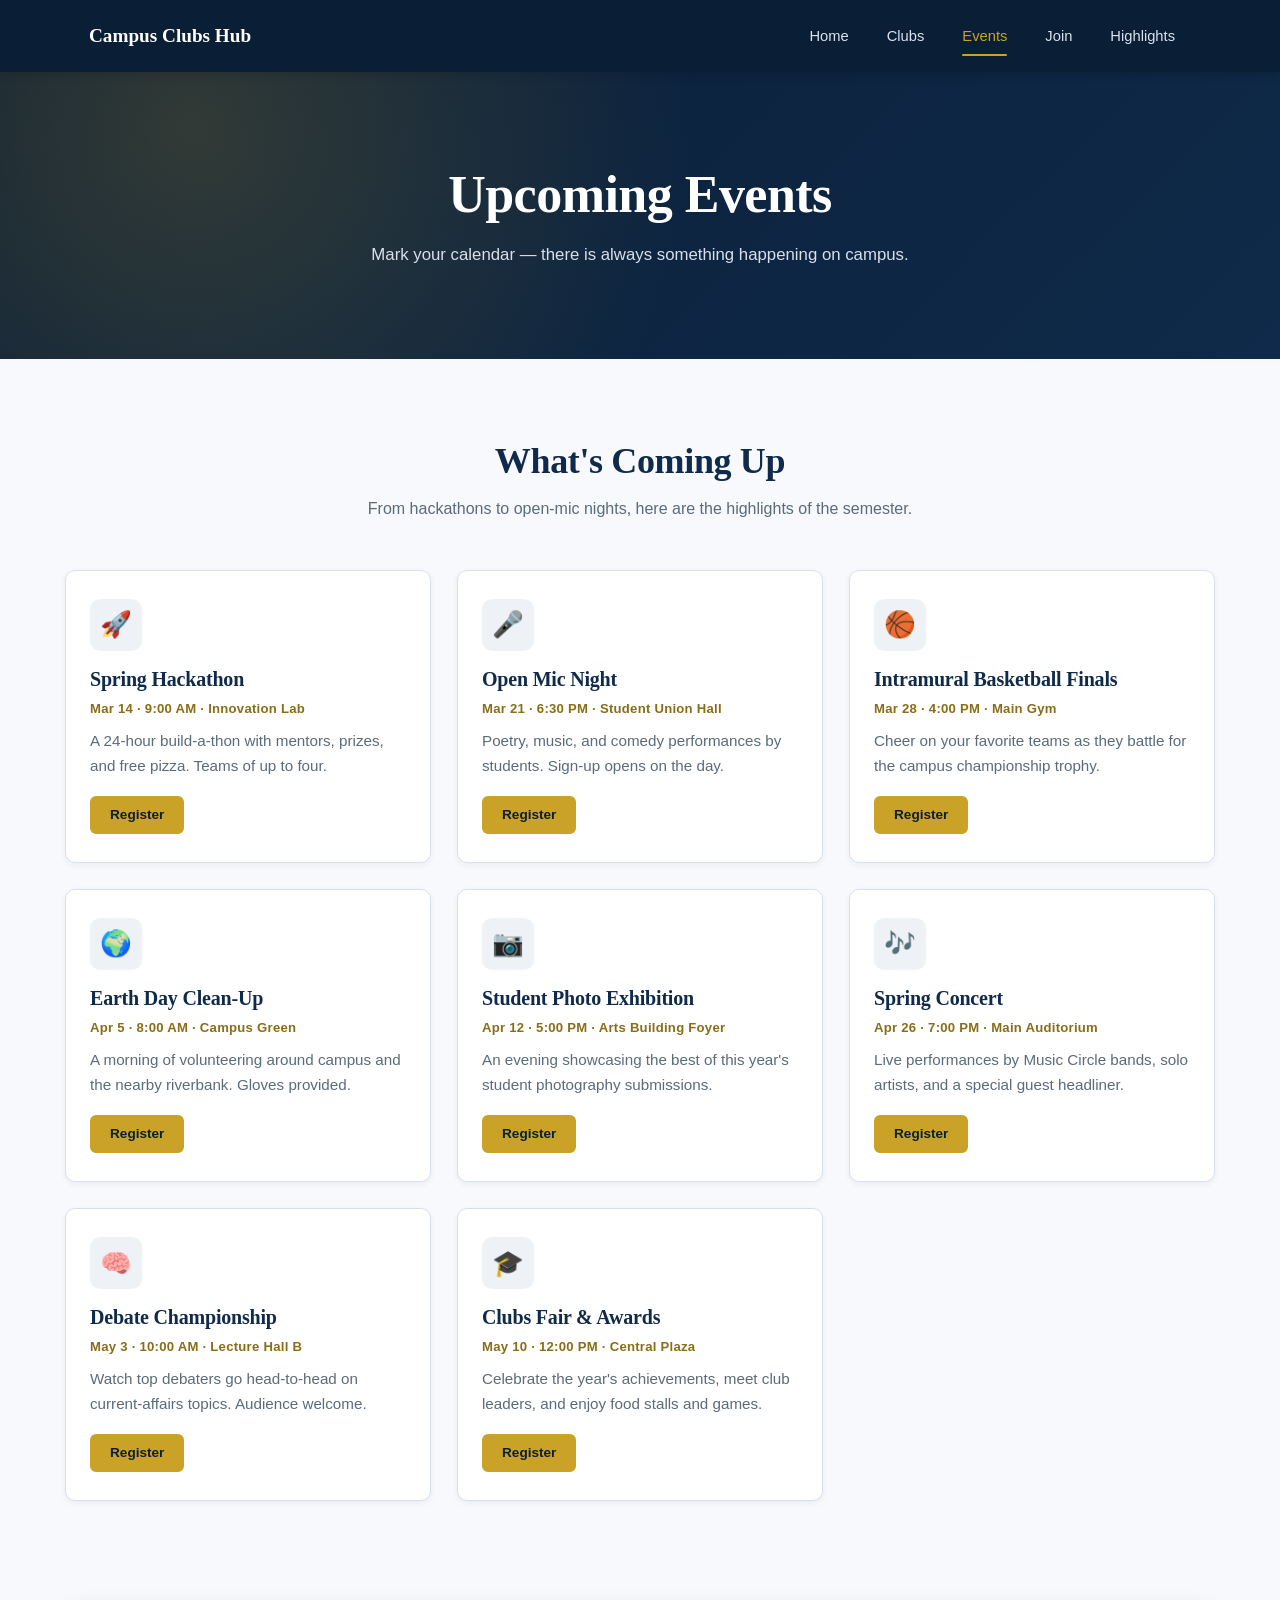
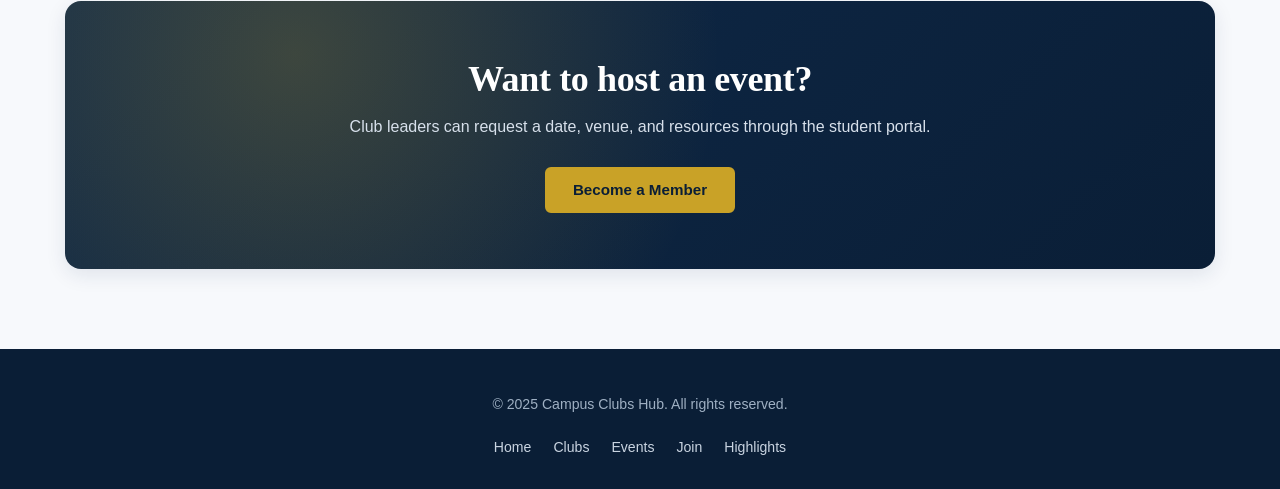
==== src/events.html @ f4cb4225 "feat(events): implement upcoming events page" ====
<!DOCTYPE html>
<html lang="en">
<head>
  <meta charset="UTF-8">
  <meta name="viewport" content="width=device-width, initial-scale=1.0">
  <title>Events — Campus Clubs Hub</title>
  <link rel="stylesheet" href="../styles/style.css">
</head>
<body>
  <header class="site-header">
    <nav class="navbar">
      <a href="index.html" class="logo">Campus Clubs Hub</a>
      <input type="checkbox" id="nav-toggle" class="nav-toggle">
      <label for="nav-toggle" class="nav-toggle-label" aria-label="Toggle navigation">
        <span></span>
      </label>
      <ul class="nav-links">
        <li><a href="index.html">Home</a></li>
        <li><a href="clubs.html">Clubs</a></li>
        <li><a href="events.html" class="active">Events</a></li>
        <li><a href="join.html">Join</a></li>
        <li><a href="highlights.html">Highlights</a></li>
      </ul>
    </nav>
  </header>

  <main>
    <section class="page-hero">
      <h1>Upcoming Events</h1>
      <p>Mark your calendar — there is always something happening on campus.</p>
    </section>

    <section class="section">
      <div class="section-heading">
        <h2>What's Coming Up</h2>
        <p>From hackathons to open-mic nights, here are the highlights of the semester.</p>
      </div>

      <div class="card-grid">
        <article class="card">
          <div class="card-icon">🚀</div>
          <h3>Spring Hackathon</h3>
          <p class="card-meta">Mar 14 · 9:00 AM · Innovation Lab</p>
          <p>A 24-hour build-a-thon with mentors, prizes, and free pizza. Teams of up to four.</p>
          <a href="join.html" class="btn btn-small">Register</a>
        </article>

        <article class="card">
          <div class="card-icon">🎤</div>
          <h3>Open Mic Night</h3>
          <p class="card-meta">Mar 21 · 6:30 PM · Student Union Hall</p>
          <p>Poetry, music, and comedy performances by students. Sign-up opens on the day.</p>
          <a href="join.html" class="btn btn-small">Register</a>
        </article>

        <article class="card">
          <div class="card-icon">🏀</div>
          <h3>Intramural Basketball Finals</h3>
          <p class="card-meta">Mar 28 · 4:00 PM · Main Gym</p>
          <p>Cheer on your favorite teams as they battle for the campus championship trophy.</p>
          <a href="join.html" class="btn btn-small">Register</a>
        </article>

        <article class="card">
          <div class="card-icon">🌍</div>
          <h3>Earth Day Clean-Up</h3>
          <p class="card-meta">Apr 5 · 8:00 AM · Campus Green</p>
          <p>A morning of volunteering around campus and the nearby riverbank. Gloves provided.</p>
          <a href="join.html" class="btn btn-small">Register</a>
        </article>

        <article class="card">
          <div class="card-icon">📷</div>
          <h3>Student Photo Exhibition</h3>
          <p class="card-meta">Apr 12 · 5:00 PM · Arts Building Foyer</p>
          <p>An evening showcasing the best of this year's student photography submissions.</p>
          <a href="join.html" class="btn btn-small">Register</a>
        </article>

        <article class="card">
          <div class="card-icon">🎶</div>
          <h3>Spring Concert</h3>
          <p class="card-meta">Apr 26 · 7:00 PM · Main Auditorium</p>
          <p>Live performances by Music Circle bands, solo artists, and a special guest headliner.</p>
          <a href="join.html" class="btn btn-small">Register</a>
        </article>

        <article class="card">
          <div class="card-icon">🧠</div>
          <h3>Debate Championship</h3>
          <p class="card-meta">May 3 · 10:00 AM · Lecture Hall B</p>
          <p>Watch top debaters go head-to-head on current-affairs topics. Audience welcome.</p>
          <a href="join.html" class="btn btn-small">Register</a>
        </article>

        <article class="card">
          <div class="card-icon">🎓</div>
          <h3>Clubs Fair &amp; Awards</h3>
          <p class="card-meta">May 10 · 12:00 PM · Central Plaza</p>
          <p>Celebrate the year's achievements, meet club leaders, and enjoy food stalls and games.</p>
          <a href="join.html" class="btn btn-small">Register</a>
        </article>
      </div>
    </section>

    <section class="cta-section">
      <h2>Want to host an event?</h2>
      <p>Club leaders can request a date, venue, and resources through the student portal.</p>
      <a href="join.html" class="btn">Become a Member</a>
    </section>
  </main>

  <footer class="site-footer">
    <div class="footer-content">
      <p>&copy; 2025 Campus Clubs Hub. All rights reserved.</p>
      <ul class="footer-links">
        <li><a href="index.html">Home</a></li>
        <li><a href="clubs.html">Clubs</a></li>
        <li><a href="events.html">Events</a></li>
        <li><a href="join.html">Join</a></li>
        <li><a href="highlights.html">Highlights</a></li>
      </ul>
    </div>
  </footer>
</body>
</html>
---- styles/style.css ----
*,
*::before,
*::after {
  box-sizing: border-box;
  margin: 0;
  padding: 0;
}

html {
  scroll-behavior: smooth;
}

img,
picture,
svg {
  display: block;
  max-width: 100%;
}

button,
input,
select,
textarea {
  font: inherit;
  color: inherit;
}

a {
  color: inherit;
  text-decoration: none;
}

ul,
ol {
  list-style: none;
}

:root {
  --navy: #0f2a4a;
  --navy-dark: #0a1e36;
  --navy-light: #1c3d63;
  --gold: #c9a227;
  --gold-soft: #e7d9a3;
  --white: #ffffff;
  --bg: #f7f9fc;
  --bg-alt: #eef2f7;
  --card: #ffffff;
  --text: #1c2b3a;
  --text-muted: #5a6b7b;
  --border: #d8e0ea;

  --radius-sm: 6px;
  --radius: 10px;
  --radius-lg: 16px;

  --shadow-sm: 0 2px 6px rgba(15, 42, 74, 0.06);
  --shadow: 0 6px 20px rgba(15, 42, 74, 0.1);
  --shadow-lg: 0 14px 40px rgba(15, 42, 74, 0.15);

  --transition: 220ms ease;

  --font-heading: Georgia, "Times New Roman", "Playfair Display", serif;
  --font-body: -apple-system, BlinkMacSystemFont, "Segoe UI", Roboto, Oxygen,
    Ubuntu, Cantarell, "Helvetica Neue", Arial, sans-serif;

  --max-width: 1150px;
  --header-h: 72px;
}

body {
  font-family: var(--font-body);
  font-size: 16px;
  line-height: 1.65;
  color: var(--text);
  background: var(--bg);
  -webkit-font-smoothing: antialiased;
}

h1,
h2,
h3,
h4 {
  font-family: var(--font-heading);
  line-height: 1.25;
  color: var(--navy);
  letter-spacing: -0.01em;
}

h1 {
  font-size: clamp(2rem, 4vw + 1rem, 3.25rem);
}

h2 {
  font-size: clamp(1.5rem, 2.4vw + 1rem, 2.25rem);
}

h3 {
  font-size: 1.25rem;
}

h4 {
  font-size: 1.05rem;
}

p {
  color: var(--text);
}

.section {
  padding: 80px 24px;
}

.section-alt {
  background: var(--bg-alt);
}

.section > * {
  width: 100%;
  max-width: var(--max-width);
  margin-left: auto;
  margin-right: auto;
}

.section-heading {
  text-align: center;
  max-width: 720px;
  margin-bottom: 48px;
}

.section-heading h2 {
  margin-bottom: 12px;
}

.section-heading p {
  color: var(--text-muted);
}

.section-actions {
  margin-top: 36px;
  text-align: center;
}

.site-header {
  position: sticky;
  top: 0;
  z-index: 100;
  background: var(--navy-dark);
  color: var(--white);
  box-shadow: 0 2px 10px rgba(0, 0, 0, 0.15);
}

.navbar {
  position: relative;
  display: flex;
  align-items: center;
  justify-content: space-between;
  gap: 24px;
  width: 100%;
  max-width: var(--max-width);
  height: var(--header-h);
  margin: 0 auto;
  padding: 0 24px;
}

.logo {
  font-family: var(--font-heading);
  font-size: 1.2rem;
  font-weight: 700;
  color: var(--white);
  white-space: nowrap;
}

.nav-toggle {
  position: absolute;
  width: 1px;
  height: 1px;
  opacity: 0;
  pointer-events: none;
}

.nav-toggle-label {
  display: none;
  align-items: center;
  justify-content: center;
  flex-shrink: 0;
  width: 42px;
  height: 42px;
  border-radius: var(--radius-sm);
  background: rgba(255, 255, 255, 0.06);
  cursor: pointer;
}

.nav-toggle-label span {
  position: relative;
  display: block;
  width: 22px;
  height: 2px;
  border-radius: 2px;
  background: var(--white);
  transition: background var(--transition);
}

.nav-toggle-label span::before,
.nav-toggle-label span::after {
  content: "";
  position: absolute;
  left: 0;
  width: 22px;
  height: 2px;
  border-radius: 2px;
  background: var(--white);
  transition: transform var(--transition);
}

.nav-toggle-label span::before {
  top: -7px;
}

.nav-toggle-label span::after {
  top: 7px;
}

.nav-toggle:checked + .nav-toggle-label span {
  background: transparent;
}

.nav-toggle:checked + .nav-toggle-label span::before {
  transform: translateY(7px) rotate(45deg);
}

.nav-toggle:checked + .nav-toggle-label span::after {
  transform: translateY(-7px) rotate(-45deg);
}

.nav-links {
  display: flex;
  align-items: center;
  gap: 6px;
}

.nav-links a {
  display: inline-block;
  padding: 10px 16px;
  font-size: 0.92rem;
  font-weight: 500;
  color: #d9e2ee;
  border-radius: var(--radius-sm);
  transition: background var(--transition), color var(--transition);
}

.nav-links a:hover,
.nav-links a:focus-visible {
  background: rgba(255, 255, 255, 0.08);
  color: var(--white);
}

.nav-links a.active {
  position: relative;
  color: var(--gold);
}

.nav-links a.active::after {
  content: "";
  position: absolute;
  left: 16px;
  right: 16px;
  bottom: 2px;
  height: 2px;
  border-radius: 2px;
  background: var(--gold);
}

.hero {
  position: relative;
  overflow: hidden;
  color: var(--white);
  background: radial-gradient(
      circle at 12% 20%,
      rgba(201, 162, 39, 0.22),
      transparent 42%
    ),
    radial-gradient(
      circle at 88% 80%,
      rgba(28, 61, 99, 0.55),
      transparent 45%
    ),
    linear-gradient(135deg, var(--navy-dark) 0%, var(--navy) 55%, var(--navy-light) 100%);
}

.hero-content {
  position: relative;
  z-index: 2;
  width: 100%;
  max-width: var(--max-width);
  margin: 0 auto;
  padding: 110px 24px 120px;
}

.hero-eyebrow {
  display: inline-block;
  margin-bottom: 14px;
  font-size: 0.8rem;
  font-weight: 700;
  letter-spacing: 0.16em;
  text-transform: uppercase;
  color: var(--gold);
}

.hero h1 {
  max-width: 820px;
  margin-bottom: 20px;
  color: var(--white);
}

.hero p {
  max-width: 640px;
  margin-bottom: 32px;
  font-size: 1.1rem;
  color: #d7e0eb;
}

.hero-actions {
  display: flex;
  flex-wrap: wrap;
  gap: 14px;
}

.page-hero {
  padding: 90px 24px;
  text-align: center;
  color: var(--white);
  background: radial-gradient(
      circle at 15% 20%,
      rgba(201, 162, 39, 0.2),
      transparent 45%
    ),
    linear-gradient(135deg, var(--navy-dark) 0%, var(--navy) 100%);
}

.page-hero h1 {
  max-width: 820px;
  margin: 0 auto 14px;
  color: var(--white);
}

.page-hero p {
  max-width: 680px;
  margin: 0 auto;
  font-size: 1.05rem;
  color: #d7e0eb;
}

.btn {
  display: inline-flex;
  align-items: center;
  justify-content: center;
  gap: 8px;
  padding: 12px 26px;
  font-size: 0.95rem;
  font-weight: 600;
  line-height: 1.2;
  text-align: center;
  color: var(--navy-dark);
  background: var(--gold);
  border: 2px solid var(--gold);
  border-radius: var(--radius-sm);
  cursor: pointer;
  transition: transform var(--transition), background var(--transition),
    color var(--transition), box-shadow var(--transition),
    border-color var(--transition);
}

.btn:hover {
  background: #d8b23a;
  border-color: #d8b23a;
  transform: translateY(-2px);
  box-shadow: var(--shadow-sm);
}

.btn:active {
  transform: translateY(0);
}

.btn:focus-visible {
  outline: 3px solid rgba(201, 162, 39, 0.45);
  outline-offset: 2px;
}

.btn-secondary {
  color: var(--navy);
  background: transparent;
  border-color: var(--navy);
}

.btn-secondary:hover {
  color: var(--white);
  background: var(--navy);
  border-color: var(--navy);
}

.hero .btn-secondary,
.page-hero .btn-secondary,
.cta-section .btn-secondary {
  color: var(--white);
  border-color: rgba(255, 255, 255, 0.75);
}

.hero .btn-secondary:hover,
.page-hero .btn-secondary:hover,
.cta-section .btn-secondary:hover {
  color: var(--navy);
  background: var(--white);
  border-color: var(--white);
}

.btn-small {
  padding: 9px 18px;
  font-size: 0.85rem;
}

.card-grid {
  display: grid;
  grid-template-columns: repeat(auto-fill, minmax(280px, 1fr));
  gap: 26px;
}

.card {
  display: flex;
  flex-direction: column;
  padding: 28px 24px;
  background: var(--card);
  border: 1px solid var(--border);
  border-radius: var(--radius);
  box-shadow: var(--shadow-sm);
  transition: transform var(--transition), box-shadow var(--transition),
    border-color var(--transition);
}

.card:hover {
  transform: translateY(-4px);
  border-color: var(--gold-soft);
  box-shadow: var(--shadow);
}

.card-icon {
  display: inline-flex;
  align-items: center;
  justify-content: center;
  width: 52px;
  height: 52px;
  margin-bottom: 16px;
  font-size: 1.6rem;
  line-height: 1;
  background: var(--bg-alt);
  border-radius: var(--radius);
}

.card h3 {
  margin-bottom: 6px;
}

.card p {
  margin-bottom: 18px;
  font-size: 0.95rem;
  color: var(--text-muted);
}

.card .card-meta {
  margin-bottom: 8px;
  font-size: 0.82rem;
  font-weight: 600;
  letter-spacing: 0.02em;
  color: #8a6d16;
}

.card > p:last-child {
  margin-bottom: 0;
}

.card .btn {
  align-self: flex-start;
  margin-top: auto;
}

.stats-grid {
  display: grid;
  grid-template-columns: repeat(auto-fit, minmax(190px, 1fr));
  gap: 20px;
}

.stat {
  padding: 26px 20px;
  text-align: center;
  background: var(--card);
  border: 1px solid var(--border);
  border-radius: var(--radius);
  box-shadow: var(--shadow-sm);
}

.stat-number {
  display: block;
  font-family: var(--font-heading);
  font-size: 2.2rem;
  font-weight: 700;
  line-height: 1.1;
  color: var(--navy);
}

.stat-label {
  display: block;
  margin-top: 6px;
  font-size: 0.82rem;
  font-weight: 600;
  letter-spacing: 0.08em;
  text-transform: uppercase;
  color: var(--text-muted);
}

.cta-section {
  width: calc(100% - 48px);
  max-width: var(--max-width);
  margin: 20px auto 80px;
  padding: 56px 24px;
  text-align: center;
  color: var(--white);
  background: radial-gradient(
      circle at 20% 20%,
      rgba(201, 162, 39, 0.25),
      transparent 45%
    ),
    linear-gradient(135deg, var(--navy) 0%, var(--navy-dark) 100%);
  border-radius: var(--radius-lg);
  box-shadow: var(--shadow);
}

.cta-section h2 {
  margin-bottom: 12px;
  color: var(--white);
}

.cta-section p {
  max-width: 620px;
  margin: 0 auto 26px;
  color: #d7e0eb;
}

.form {
  width: 100%;
  max-width: 720px;
  margin: 0 auto;
  padding: 36px;
  background: var(--card);
  border: 1px solid var(--border);
  border-radius: var(--radius-lg);
  box-shadow: var(--shadow);
}

.form-group {
  display: flex;
  flex-direction: column;
  gap: 6px;
  margin-bottom: 18px;
}

.form-group label {
  font-size: 0.9rem;
  font-weight: 600;
  color: var(--navy);
}

.form-group input,
.form-group select,
.form-group textarea {
  width: 100%;
  padding: 12px 14px;
  font-size: 0.95rem;
  color: var(--text);
  background: var(--white);
  border: 1px solid var(--border);
  border-radius: var(--radius-sm);
  transition: border-color var(--transition), box-shadow var(--transition);
}

.form-group input:focus,
.form-group select:focus,
.form-group textarea:focus {
  outline: none;
  border-color: var(--navy);
  box-shadow: 0 0 0 3px rgba(15, 42, 74, 0.12);
}

.form-group textarea {
  min-height: 120px;
  resize: vertical;
}

.required-mark {
  color: #b3261e;
}

.checkbox-group label {
  display: flex;
  align-items: flex-start;
  gap: 10px;
  font-size: 0.92rem;
  font-weight: 400;
  color: var(--text);
  cursor: pointer;
}

.checkbox-group input {
  width: auto;
  margin-top: 4px;
  accent-color: var(--navy);
}

.form-actions {
  display: flex;
  flex-wrap: wrap;
  gap: 12px;
  margin-top: 10px;
}

.site-footer {
  margin-top: 40px;
  color: #c9d4e1;
  background: var(--navy-dark);
}

.footer-content {
  display: flex;
  flex-direction: column;
  align-items: center;
  gap: 18px;
  width: 100%;
  max-width: var(--max-width);
  margin: 0 auto;
  padding: 44px 24px 28px;
  text-align: center;
}

.footer-content p {
  font-size: 0.88rem;
  color: #9fb0c3;
}

.footer-links {
  display: flex;
  flex-wrap: wrap;
  justify-content: center;
  gap: 8px 22px;
}

.footer-links a {
  font-size: 0.88rem;
  color: #c9d4e1;
  transition: color var(--transition);
}

.footer-links a:hover {
  color: var(--gold);
}

@media (max-width: 900px) {
  :root {
    --header-h: 64px;
  }

  .navbar {
    padding: 0 20px;
  }

  .nav-toggle-label {
    display: inline-flex;
  }

  .nav-links {
    position: absolute;
    top: var(--header-h);
    left: 0;
    right: 0;
    flex-direction: column;
    align-items: stretch;
    gap: 4px;
    padding: 14px 20px 20px;
    background: var(--navy-dark);
    border-top: 1px solid rgba(255, 255, 255, 0.08);
    box-shadow: 0 8px 20px rgba(0, 0, 0, 0.25);
    opacity: 0;
    transform: translateY(-12px);
    pointer-events: none;
    transition: transform var(--transition), opacity var(--transition);
  }

  .nav-toggle:checked ~ .nav-links {
    opacity: 1;
    transform: translateY(0);
    pointer-events: auto;
  }

  .nav-links a {
    padding: 12px 14px;
  }

  .nav-links a.active {
    background: rgba(201, 162, 39, 0.15);
  }

  .nav-links a.active::after {
    display: none;
  }

  .hero-content {
    padding: 80px 24px 90px;
  }

  .hero-actions {
    flex-direction: column;
    align-items: stretch;
  }

  .hero-actions .btn {
    width: 100%;
  }

  .section {
    padding: 60px 24px;
  }

  .page-hero {
    padding: 70px 24px;
  }

  .form {
    padding: 28px 22px;
  }
}

@media (max-width: 600px) {
  .navbar {
    padding: 0 18px;
  }

  .section {
    padding: 48px 18px;
  }

  .hero-content {
    padding: 64px 18px 72px;
  }

  .page-hero {
    padding: 56px 18px;
  }

  .card-grid {
    grid-template-columns: 1fr;
  }

  .stats-grid {
    grid-template-columns: 1fr;
  }

  .cta-section {
    width: calc(100% - 36px);
    margin-bottom: 60px;
    padding: 44px 20px;
  }

  .form {
    padding: 24px 18px;
  }

  .form-actions {
    flex-direction: column;
  }

  .form-actions .btn {
    width: 100%;
  }

  .footer-content {
    padding: 36px 18px 22px;
  }
}
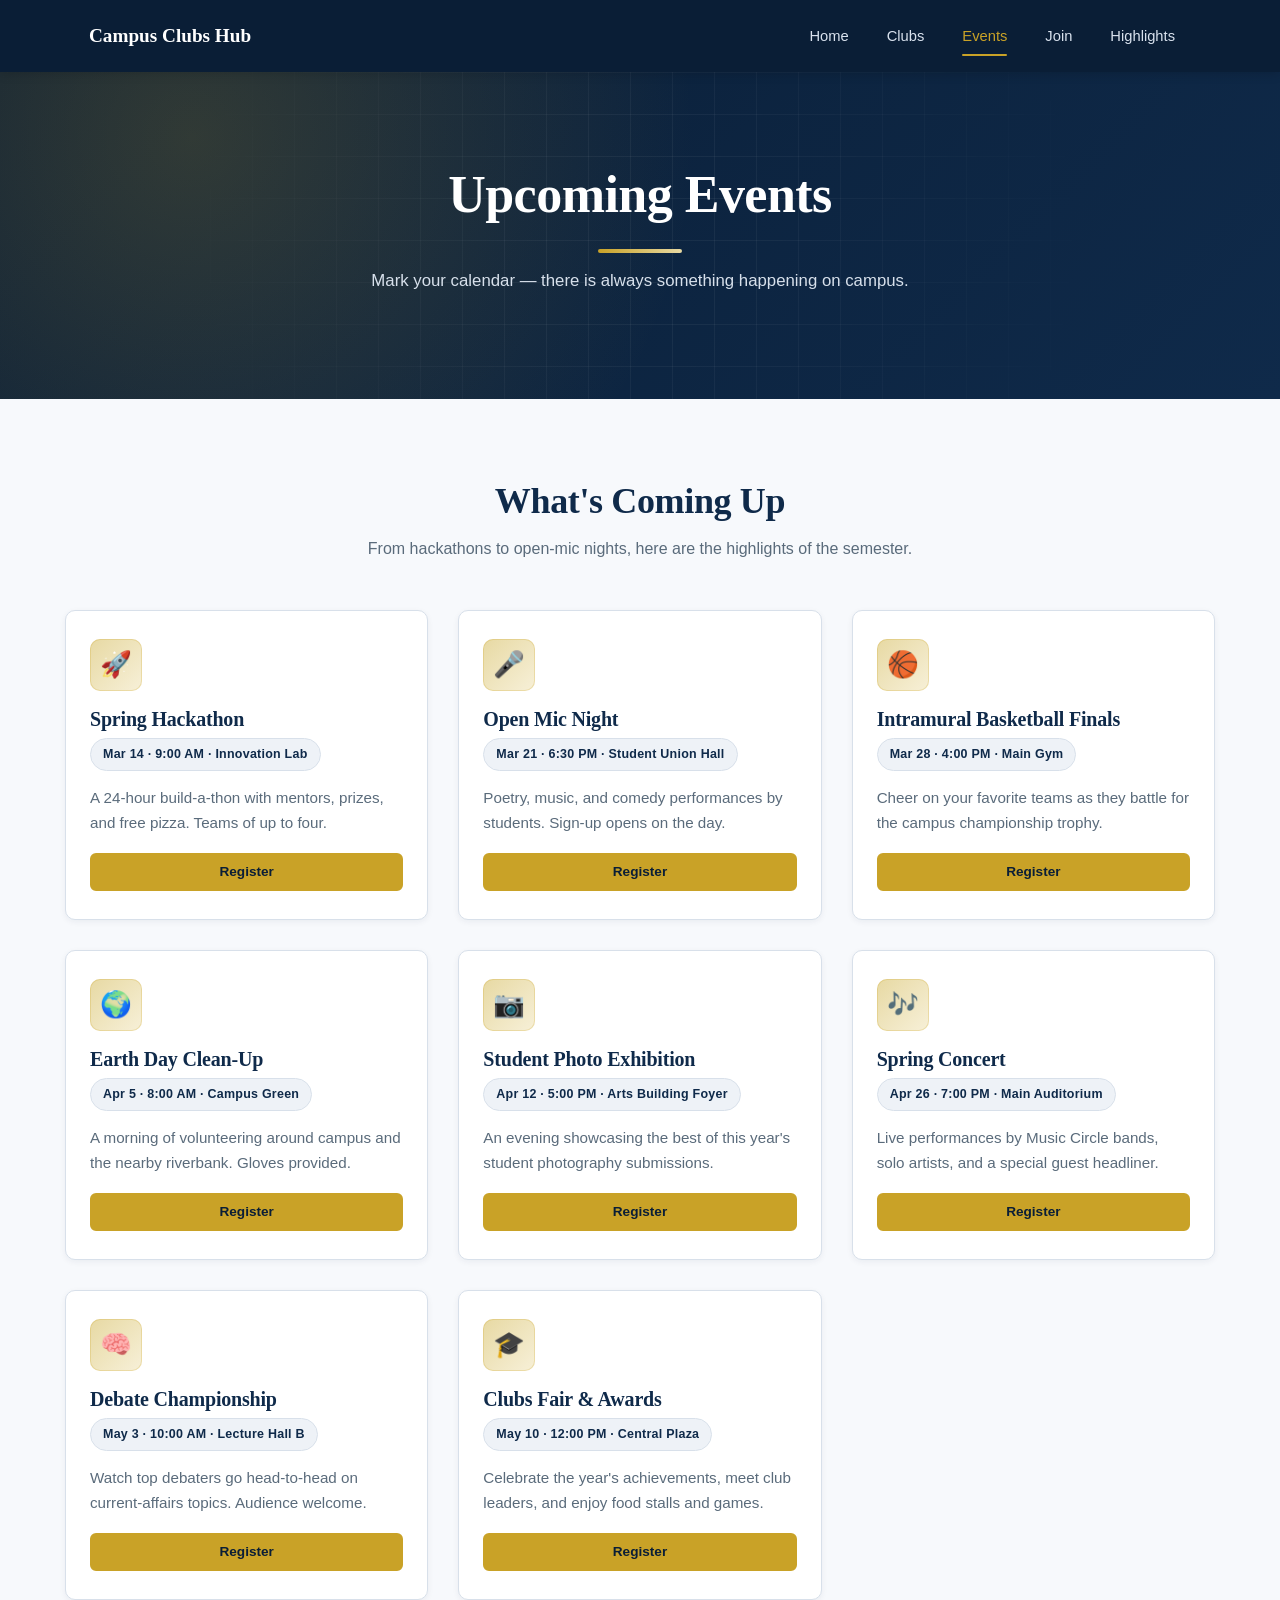
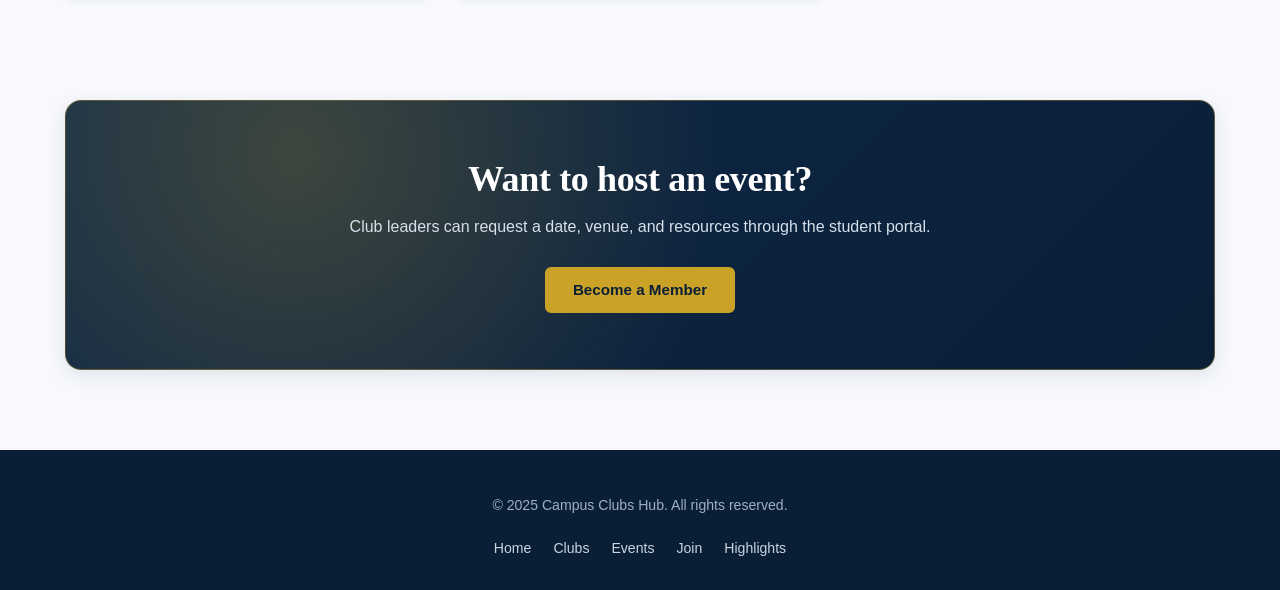
==== commit 2bbab517: "style(events): add custom events page styles and responsive media query" ====
--- a/src/events.html
+++ b/src/events.html
@@ -6,7 +6,7 @@
   <title>Events — Campus Clubs Hub</title>
   <link rel="stylesheet" href="../styles/style.css">
 </head>
-<body>
+<body class="events-page">
   <header class="site-header">
     <nav class="navbar">
       <a href="index.html" class="logo">Campus Clubs Hub</a>
--- a/styles/style.css
+++ b/styles/style.css
@@ -783,3 +783,139 @@
     padding: 36px 18px 22px;
   }
 }
+
+.events-page .page-hero {
+  position: relative;
+  overflow: hidden;
+  padding-bottom: 104px;
+}
+
+.events-page .page-hero::before {
+  content: "";
+  position: absolute;
+  inset: 0;
+  background-image: linear-gradient(
+      rgba(255, 255, 255, 0.05) 1px,
+      transparent 1px
+    ),
+    linear-gradient(90deg, rgba(255, 255, 255, 0.05) 1px, transparent 1px);
+  background-size: 42px 42px;
+  -webkit-mask-image: radial-gradient(circle at center, #000 15%, transparent 72%);
+  mask-image: radial-gradient(circle at center, #000 15%, transparent 72%);
+  pointer-events: none;
+}
+
+.events-page .page-hero h1,
+.events-page .page-hero p {
+  position: relative;
+  z-index: 1;
+}
+
+.events-page .page-hero h1::after {
+  content: "";
+  display: block;
+  width: 84px;
+  height: 4px;
+  margin: 22px auto 0;
+  border-radius: 2px;
+  background: linear-gradient(90deg, var(--gold), var(--gold-soft));
+}
+
+.events-page .card-grid {
+  gap: 30px;
+}
+
+.events-page .card {
+  position: relative;
+  overflow: hidden;
+}
+
+.events-page .card::after {
+  content: "";
+  position: absolute;
+  top: 0;
+  left: 0;
+  right: 0;
+  height: 4px;
+  background: linear-gradient(90deg, var(--gold), var(--gold-soft));
+  transform: scaleX(0);
+  transform-origin: left;
+  transition: transform var(--transition);
+}
+
+.events-page .card:hover::after,
+.events-page .card:focus-within::after {
+  transform: scaleX(1);
+}
+
+.events-page .card:focus-within {
+  border-color: var(--gold-soft);
+  box-shadow: var(--shadow);
+}
+
+.events-page .card-icon {
+  background: linear-gradient(135deg, var(--gold-soft), #f7f0d8);
+  box-shadow: inset 0 0 0 1px rgba(201, 162, 39, 0.25);
+}
+
+.events-page .card-meta {
+  display: inline-block;
+  align-self: flex-start;
+  margin-bottom: 14px;
+  padding: 5px 12px;
+  font-size: 0.78rem;
+  color: var(--navy);
+  background: var(--bg-alt);
+  border: 1px solid var(--border);
+  border-radius: 999px;
+}
+
+.events-page .card .btn {
+  align-self: stretch;
+  margin-top: auto;
+}
+
+.events-page .cta-section {
+  border: 1px solid rgba(201, 162, 39, 0.35);
+}
+
+@media (max-width: 900px) {
+  .events-page .page-hero {
+    padding-bottom: 84px;
+  }
+
+  .events-page .card-grid {
+    gap: 22px;
+  }
+}
+
+@media (max-width: 600px) {
+  .events-page .page-hero {
+    padding-bottom: 64px;
+  }
+
+  .events-page .page-hero h1::after {
+    width: 64px;
+    margin-top: 16px;
+  }
+
+  .events-page .card {
+    padding: 24px 20px;
+  }
+
+  .events-page .card-icon {
+    width: 46px;
+    height: 46px;
+    font-size: 1.4rem;
+  }
+
+  .events-page .card-meta {
+    font-size: 0.74rem;
+  }
+}
+
+@media (prefers-reduced-motion: reduce) {
+  .events-page .card::after {
+    transition: none;
+  }
+}
